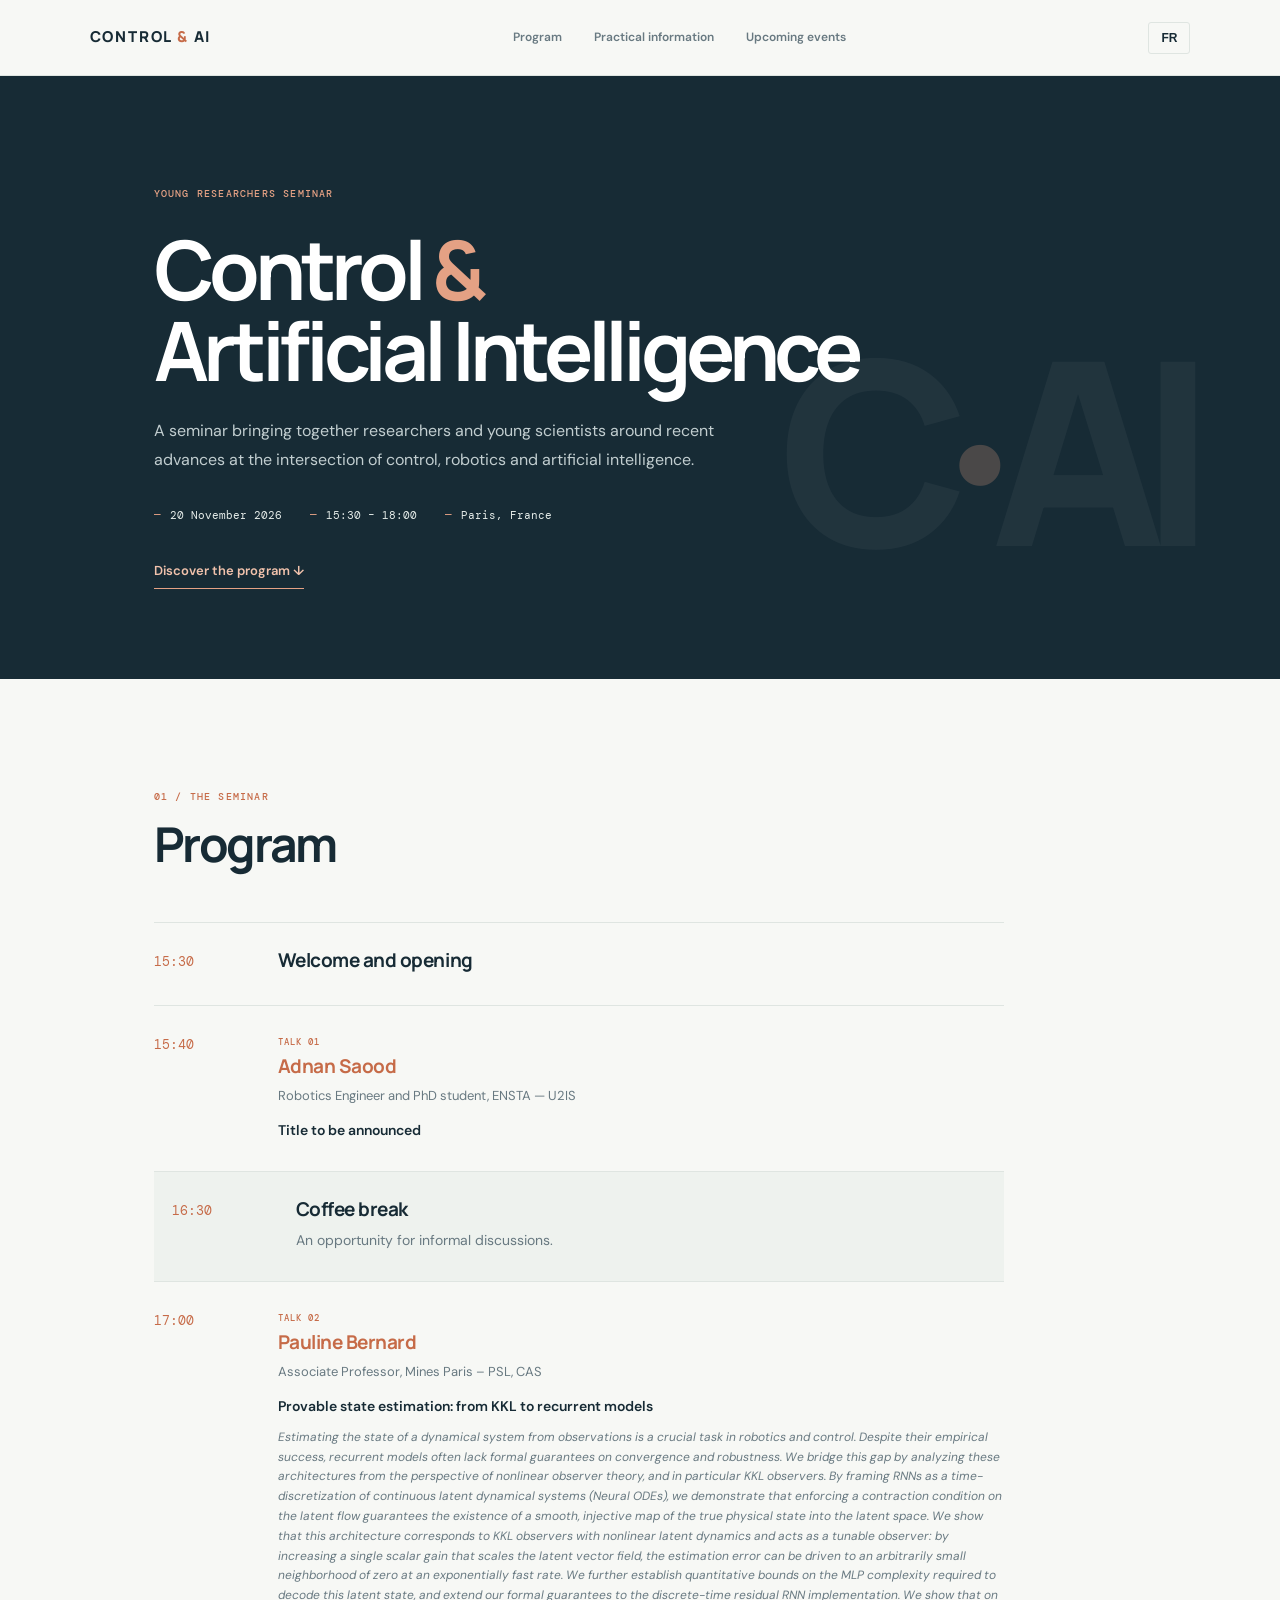
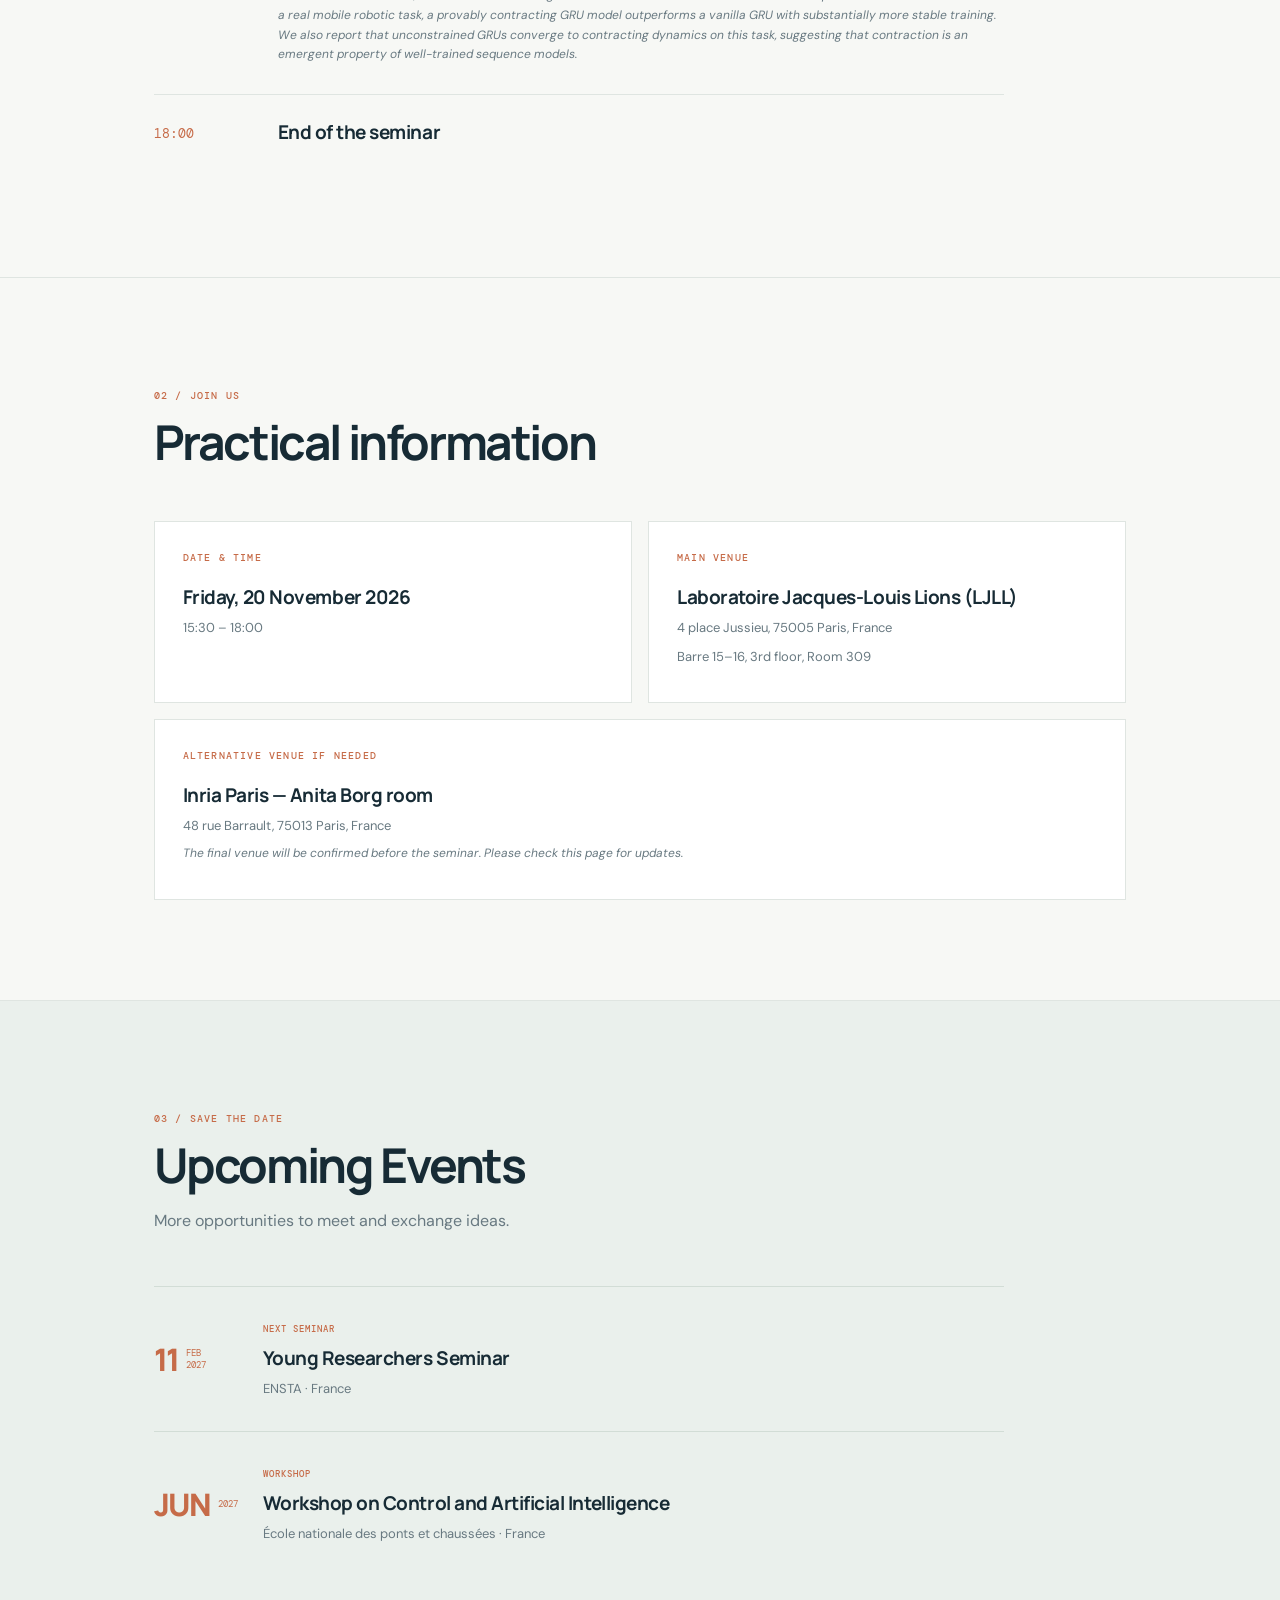
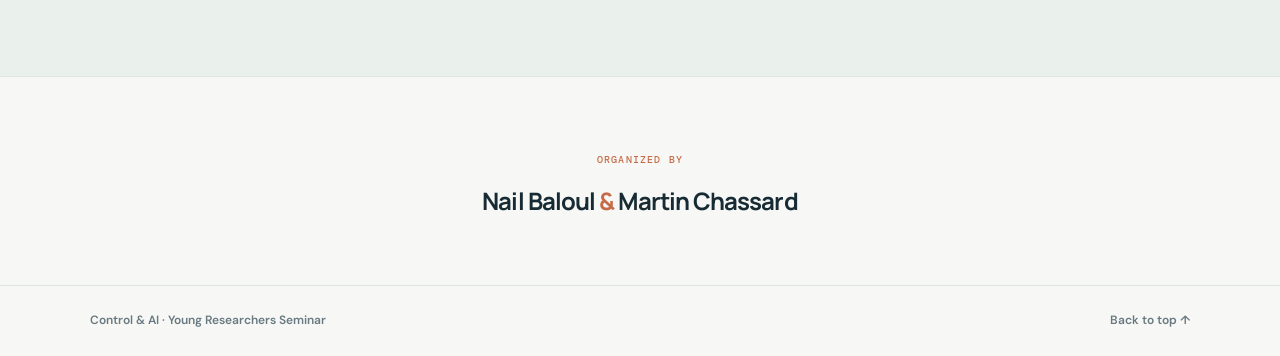
==== seminar-control-ai/index.html @ 774f2042 "Add Control and AI seminar page" ====
<!DOCTYPE html>
<html lang="en">
<head>
  <meta charset="UTF-8">
  <meta name="viewport" content="width=device-width, initial-scale=1.0">
  <meta name="description" content="Young Researchers Seminar on Control and Artificial Intelligence — Paris, November 20, 2026.">
  <title>Young Researchers Seminar | Control & AI</title>
  <link rel="stylesheet" href="style.css">
</head>
<body>
  <header class="topbar">
    <a class="brand" href="#home">CONTROL <span>&</span> AI</a>
    <nav>
      <a href="#program" data-en="Program" data-fr="Programme">Program</a>
      <a href="#practical" data-en="Practical information" data-fr="Informations pratiques">Practical information</a>
      <a href="#upcoming" data-en="Upcoming events" data-fr="À venir">Upcoming events</a>
    </nav>
    <button class="language" id="languageToggle" aria-label="Switch language">FR</button>
  </header>

  <main id="home">
    <section class="hero">
      <div class="hero-inner">
        <p class="eyebrow" data-en="Young Researchers Seminar" data-fr="Séminaire jeunes chercheurs">Young Researchers Seminar</p>
        <h1 data-en="Control <em>&</em><br>Artificial Intelligence" data-fr="Commande <em>&</em><br>Intelligence artificielle">Control <em>&</em><br>Artificial Intelligence</h1>
        <p class="hero-description"
           data-en="A seminar bringing together researchers and young scientists around recent advances at the intersection of control, robotics and artificial intelligence."
           data-fr="Un séminaire réunissant chercheurs et jeunes scientifiques autour des avancées récentes à l’interface de la commande, de la robotique et de l’intelligence artificielle.">
          A seminar bringing together researchers and young scientists around recent advances at the intersection of control, robotics and artificial intelligence.
        </p>
        <div class="hero-meta">
          <span>20 November 2026</span>
          <span>15:30 – 18:00</span>
          <span>Paris, France</span>
        </div>
        <a class="primary-link" href="#program" data-en="Discover the program ↓" data-fr="Découvrir le programme ↓">Discover the program ↓</a>
      </div>
      <div class="hero-mark" aria-hidden="true">C<span>·</span>AI</div>
    </section>

    <section class="section intro" id="program">
      <div class="section-heading">
        <p class="eyebrow" data-en="01 / The seminar" data-fr="01 / Le séminaire">01 / The seminar</p>
        <h2 data-en="Program" data-fr="Programme">Program</h2>
      </div>

      <div class="program-content">
        <div class="schedule">
          <div class="schedule-row">
            <time>15:30</time>
            <div>
              <h3 data-en="Welcome and opening" data-fr="Accueil et ouverture">Welcome and opening</h3>
            </div>
          </div>

          <div class="schedule-row talk">
            <time>15:40</time>
            <div>
              <p class="tag" data-en="Talk 01" data-fr="Exposé 01">Talk 01</p>

    <h3>
      <a class="speaker-link"
         href="https://saood.fr"
         target="_blank"
         rel="noopener noreferrer">
        Adnan Saood
      </a>
    </h3>
              <p class="speaker-role"
                 data-en="Robotics Engineer and PhD candidate, ENSTA — U2IS"
                 data-fr="Ingénieur robotique et doctorant, ENSTA — U2IS">
                Robotics Engineer and PhD student, ENSTA — U2IS
              </p>
              <p class="talk-title" data-en="Title to be announced" data-fr="Titre à confirmer">Title to be announced</p>
            </div>
          </div>

          <div class="schedule-row break">
            <time>16:30</time>
            <div>
              <h3 data-en="Coffee break" data-fr="Pause café">Coffee break</h3>
              <p data-en="An opportunity for informal discussions." data-fr="Un moment d’échange informel.">An opportunity for informal discussions.</p>
            </div>
          </div>

          <div class="schedule-row talk">
            <time>17:00</time>
            <div>
              <p class="tag" data-en="Talk 02" data-fr="Exposé 02">Talk 02</p>

    <h3>
      <a class="speaker-link"
         href="https://sites.google.com/site/sitepmbernard/"
         target="_blank"
         rel="noopener noreferrer">
        Pauline Bernard
      </a>
    </h3>
	      <p class="speaker-role"
                 data-en="Associate Professor, Mines Paris – PSL, CAS"
                 data-fr="Maîtresse de conférences, Mines Paris – PSL, CAS">
                Associate Professor, Mines Paris – PSL, CAS
              </p>
              <p class="talk-title">Provable state estimation: from KKL to recurrent models</p>
              <p class="abstract-note"
                 data-en="The talk abstract will be available here shortly."
                 data-fr="Le résumé détaillé de l’exposé sera bientôt disponible ici.">
                Estimating the state of a dynamical system from observations is a crucial task in robotics and control. Despite their empirical success, recurrent models often lack formal guarantees on convergence and robustness. We bridge this gap by analyzing these architectures from the perspective of nonlinear observer theory, and in particular KKL observers. By framing RNNs as a time-discretization of continuous latent dynamical systems (Neural ODEs), we demonstrate that enforcing a contraction condition on the latent flow guarantees the existence of a smooth, injective map of the true physical state into the latent space. We show that this architecture corresponds to KKL observers with nonlinear latent dynamics and acts as a tunable observer: by increasing a single scalar gain that scales the latent vector field, the estimation error can be driven to an arbitrarily small neighborhood of zero at an exponentially fast rate. We further establish quantitative bounds on the MLP complexity required to decode this latent state, and extend our formal guarantees to the discrete-time residual RNN implementation. We show that on a real mobile robotic task, a provably contracting GRU model outperforms a vanilla GRU with substantially more stable training. We also report that unconstrained GRUs converge to contracting dynamics on this task, suggesting that contraction is an emergent property of well-trained sequence models.
              </p>
            </div>
          </div>

          <div class="schedule-row">
            <time>18:00</time>
            <div>
              <h3 data-en="End of the seminar" data-fr="Fin du séminaire">End of the seminar</h3>
            </div>
          </div>
        </div>
      </div>
    </section>

    <section class="section practical" id="practical">
      <div class="section-heading">
        <p class="eyebrow" data-en="02 / Join us" data-fr="02 / Nous rejoindre">02 / Join us</p>
        <h2 data-en="Practical information" data-fr="Informations pratiques">Practical information</h2>
      </div>

      <div class="info-grid">
        <article class="info-card">
          <p class="card-label" data-en="Date & time" data-fr="Date et horaire">Date & time</p>
          <h3>Friday, 20 November 2026</h3>
          <p>15:30 – 18:00</p>
        </article>

        <article class="info-card">
          <p class="card-label" data-en="Main venue" data-fr="Lieu prévu">Main venue</p>
          <h3>Laboratoire Jacques-Louis Lions (LJLL)</h3>
          <p>4 place Jussieu, 75005 Paris, France</p>
          <p data-en="Barre 15–16, 3rd floor, Room 309"
             data-fr="Barre 15–16, 3e étage, salle 309">
            Barre 15–16, 3rd floor, Room 309
          </p>
        </article>

        <article class="info-card alternative">
          <p class="card-label" data-en="Alternative venue if needed" data-fr="Salle de repli éventuelle">Alternative venue if needed</p>
          <h3>Inria Paris — Anita Borg room</h3>
          <p>48 rue Barrault, 75013 Paris, France</p>
          <p class="small"
             data-en="The final venue will be confirmed before the seminar. Please check this page for updates."
             data-fr="Le lieu définitif sera confirmé avant le séminaire. Consultez cette page pour les mises à jour.">
            The final venue will be confirmed before the seminar. Please check this page for updates.
          </p>
        </article>
      </div>
    </section>

    <section class="section upcoming" id="upcoming">
      <div class="section-heading">
        <p class="eyebrow" data-en="03 / Save the date" data-fr="03 / À noter">03 / Save the date</p>
        <h2>Upcoming Events</h2>
        <p class="section-lead"
           data-en="More opportunities to meet and exchange ideas."
           data-fr="D’autres occasions de se rencontrer et d’échanger.">
          More opportunities to meet and exchange ideas.
        </p>
      </div>

      <div class="upcoming-list">
        <article class="upcoming-item">
          <div class="upcoming-date"><span>11</span><small>FEB<br>2027</small></div>
          <div>
            <p class="tag" data-en="Next seminar" data-fr="Prochain séminaire">Next seminar</p>
            <h3 data-en="Young Researchers Seminar" data-fr="Séminaire jeunes chercheurs">Young Researchers Seminar</h3>
            <p>ENSTA · France</p>
          </div>
        </article>

        <article class="upcoming-item">
          <div class="upcoming-date"><span>JUN</span><small>2027</small></div>
          <div>
            <p class="tag" data-en="Workshop" data-fr="Workshop">Workshop</p>
            <h3 data-en="Workshop on Control and Artificial Intelligence" data-fr="Workshop sur la commande et l’intelligence artificielle">Workshop on Control and Artificial Intelligence</h3>
            <p>École nationale des ponts et chaussées · France</p>
          </div>
        </article>
      </div>
    </section>

    <section class="organizers">
      <p class="eyebrow" data-en="Organized by" data-fr="Organisation">Organized by</p>
      <p class="organizer-names">Nail Baloul <span>&</span> Martin Chassard</p>
    </section>
  </main>

  <footer>
    <span>Control & AI · Young Researchers Seminar</span>
    <a href="#home" data-en="Back to top ↑" data-fr="Retour en haut ↑">Back to top ↑</a>
  </footer>

  <script>
    const toggle = document.getElementById('languageToggle');
    let currentLanguage = 'en';

    function setLanguage(language) {
      currentLanguage = language;
      document.documentElement.lang = language;
      document.querySelectorAll('[data-en][data-fr]').forEach(element => {
        element.innerHTML = element.dataset[language];
      });
      toggle.textContent = language === 'en' ? 'FR' : 'EN';
    }

    toggle.addEventListener('click', () => {
      setLanguage(currentLanguage === 'en' ? 'fr' : 'en');
    });
  </script>
</body>
</html>
---- seminar-control-ai/style.css ----
@import url('https://fonts.googleapis.com/css2?family=DM+Mono:wght@400;500&family=DM+Sans:wght@400;500;600;700&family=Manrope:wght@400;500;600;700;800&display=swap');

:root {
  --ink: #172b35;
  --muted: #687981;
  --paper: #f7f8f5;
  --white: #ffffff;
  --accent: #c66b48;
  --line: #dfe5e1;
  --pale: #eaf0ec;
}

* { box-sizing: border-box; }

html { scroll-behavior: smooth; }

body {
  margin: 0;
  background: var(--paper);
  color: var(--ink);
  font-family: 'DM Sans', sans-serif;
  line-height: 1.65;
}

a { color: inherit; text-decoration: none; }

.topbar {
  height: 76px;
  padding: 0 7vw;
  display: flex;
  align-items: center;
  justify-content: space-between;
  background: var(--paper);
  border-bottom: 1px solid var(--line);
}

.brand {
  font-family: 'Manrope', sans-serif;
  font-size: 15px;
  font-weight: 800;
  letter-spacing: .12em;
}

.brand span, .organizer-names span { color: var(--accent); }

nav { display: flex; gap: 32px; }

nav a, footer, .language {
  font-size: 12px;
  font-weight: 600;
}

nav a { color: var(--muted); }
nav a:hover, footer a:hover { color: var(--accent); }

.language {
  border: 1px solid var(--line);
  border-radius: 3px;
  background: transparent;
  padding: 8px 12px;
  color: var(--ink);
  cursor: pointer;
}

.hero {
  min-height: 590px;
  padding: 100px 12vw 90px;
  background: var(--ink);
  color: white;
  position: relative;
  overflow: hidden;
  display: flex;
  align-items: center;
}

.hero-inner { max-width: 760px; position: relative; z-index: 1; }

.eyebrow, .tag, .card-label {
  font-family: 'DM Mono', monospace;
  text-transform: uppercase;
  letter-spacing: .12em;
  font-size: 10px;
  font-weight: 500;
}

.hero .eyebrow { color: #e4a184; }

.hero h1 {
  font-family: 'Manrope', sans-serif;
  font-size: clamp(48px, 7vw, 82px);
  letter-spacing: -.065em;
  line-height: .99;
  margin: 26px 0;
  font-weight: 700;
}

.hero h1 em { color: #e4a184; font-style: normal; }

.hero-description {
  max-width: 580px;
  color: #c2ced0;
  font-size: 16px;
  line-height: 1.8;
}

.hero-meta {
  display: flex;
  flex-wrap: wrap;
  gap: 12px 28px;
  margin: 32px 0;
  color: #e5ece9;
  font-family: 'DM Mono', monospace;
  font-size: 11px;
}

.hero-meta span::before {
  content: "—";
  color: #e4a184;
  margin-right: 9px;
}

.primary-link {
  display: inline-block;
  border-bottom: 1px solid #e4a184;
  padding-bottom: 7px;
  color: #f1c2ac;
  font-size: 13px;
  font-weight: 600;
}

.hero-mark {
  position: absolute;
  right: 7vw;
  bottom: 20px;
  font-family: 'Manrope', sans-serif;
  font-weight: 800;
  font-size: clamp(100px, 20vw, 260px);
  letter-spacing: -.1em;
  color: rgba(255,255,255,.045);
  user-select: none;
}

.hero-mark span { color: rgba(228,161,132,.25); }

.section {
  padding: 100px 12vw;
  border-bottom: 1px solid var(--line);
}

.section-heading { margin-bottom: 52px; }

.section-heading .eyebrow, .organizers .eyebrow {
  color: var(--accent);
}

.section h2 {
  font-family: 'Manrope', sans-serif;
  font-size: clamp(34px, 4vw, 48px);
  letter-spacing: -.05em;
  line-height: 1.1;
  margin: 12px 0;
}

.program-content { max-width: 850px; }

.schedule-row {
  display: grid;
  grid-template-columns: 100px 1fr;
  gap: 24px;
  padding: 25px 0;
  border-top: 1px solid var(--line);
}

.schedule-row time {
  font-family: 'DM Mono', monospace;
  font-size: 13px;
  color: var(--accent);
  padding-top: 3px;
}

.schedule-row h3, .info-card h3, .upcoming-item h3 {
  font-family: 'Manrope', sans-serif;
  font-size: 19px;
  line-height: 1.35;
  margin: 0 0 6px;
  letter-spacing: -.025em;
}

.schedule-row p { margin: 4px 0; color: var(--muted); font-size: 14px; }
.schedule-row .tag, .upcoming-item .tag { color: var(--accent); font-size: 9px; }
.schedule-row .speaker-role { font-size: 13px; }
.schedule-row .talk-title { color: var(--ink); font-weight: 600; margin-top: 12px; }
.schedule-row .abstract-note { font-size: 12px; font-style: italic; margin-top: 10px; }
.break { background: rgba(234,240,236,.65); padding-left: 18px; padding-right: 18px; }

.section-lead { color: var(--muted); }

.info-grid {
  display: grid;
  grid-template-columns: repeat(2, 1fr);
  gap: 16px;
}

.info-card {
  background: var(--white);
  border: 1px solid var(--line);
  padding: 28px;
  min-height: 170px;
}

.info-card.alternative { grid-column: 1 / -1; min-height: auto; }
.card-label { color: var(--accent); margin: 0 0 18px; }
.info-card h3 { max-width: 440px; }
.info-card p:not(.card-label) { color: var(--muted); font-size: 13px; margin: 7px 0; }
.info-card .small { font-size: 12px !important; font-style: italic; }

.upcoming { background: var(--pale); }

.upcoming-list { max-width: 850px; }

.upcoming-item {
  display: grid;
  grid-template-columns: 85px 1fr;
  gap: 24px;
  padding: 26px 0;
  border-top: 1px solid #d2ddd6;
}

.upcoming-date {
  display: flex;
  align-items: center;
  gap: 8px;
  color: var(--accent);
  font-family: 'Manrope', sans-serif;
}

.upcoming-date span { font-size: 31px; font-weight: 800; letter-spacing: -.06em; }
.upcoming-date small { font-family: 'DM Mono', monospace; font-size: 9px; line-height: 1.4; }
.upcoming-item p:not(.tag) { color: var(--muted); font-size: 13px; margin: 6px 0; }

.organizers {
  padding: 65px 12vw;
  text-align: center;
}

.organizer-names {
  font-family: 'Manrope', sans-serif;
  font-size: 24px;
  font-weight: 700;
  letter-spacing: -.04em;
  margin: 12px 0 0;
}

footer {
  display: flex;
  justify-content: space-between;
  gap: 20px;
  padding: 25px 7vw;
  border-top: 1px solid var(--line);
  color: var(--muted);
}

@media (max-width: 700px) {
  .topbar { height: auto; min-height: 70px; padding: 16px 6vw; flex-wrap: wrap; gap: 14px; }
  nav { order: 3; width: 100%; gap: 18px; flex-wrap: wrap; }
  nav a { font-size: 11px; }
  .hero { min-height: 560px; padding: 80px 7vw; }
  .hero-description { font-size: 14px; }
  .section { padding: 70px 7vw; }
  .schedule-row { grid-template-columns: 65px 1fr; gap: 12px; }
  .info-grid { grid-template-columns: 1fr; }
  .info-card.alternative { grid-column: auto; }
  .upcoming-item { grid-template-columns: 65px 1fr; gap: 15px; }
  .organizers { padding: 55px 7vw; }
  footer { padding: 22px 7vw; flex-direction: column; }
}

.speaker-link {
  color: var(--accent);
  text-decoration: none;
  transition: color 0.2s ease;
}

.speaker-link:hover {
  color: var(--ink);
  text-decoration: underline;
  text-underline-offset: 5px;
}
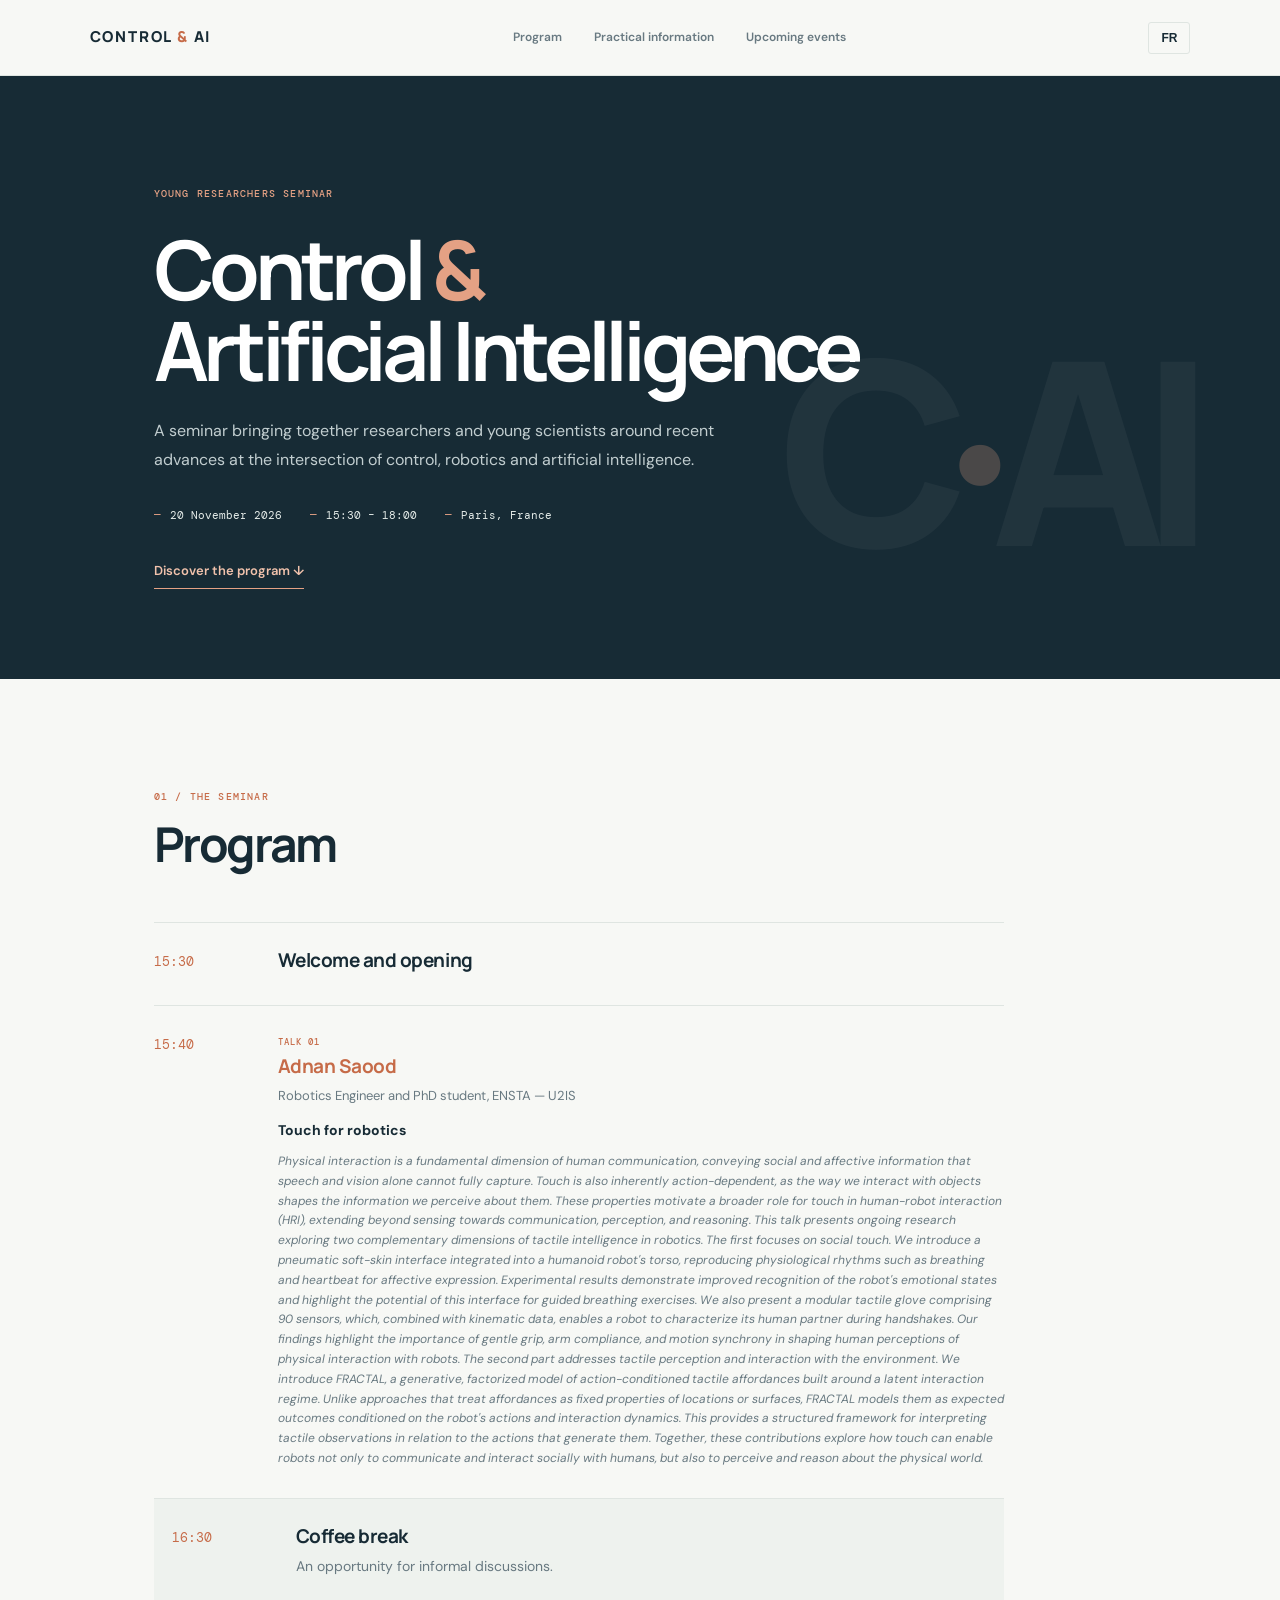
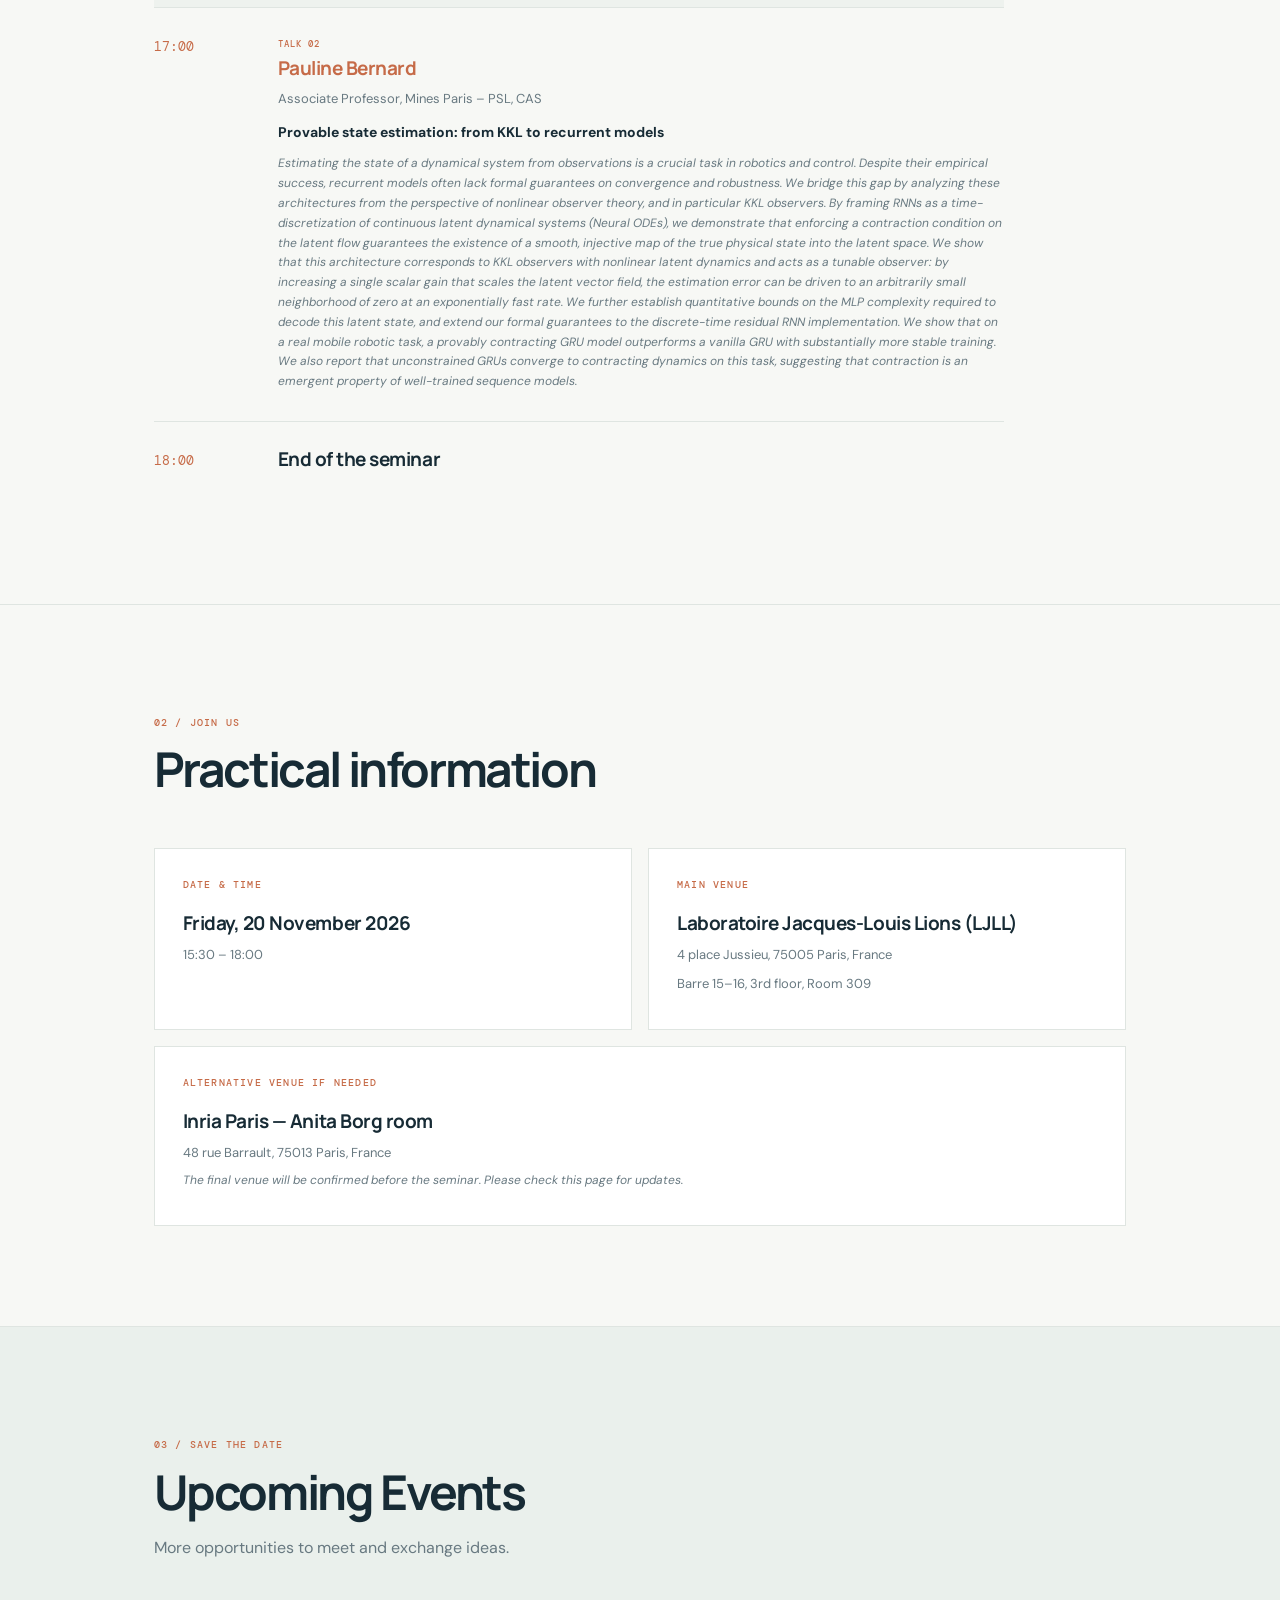
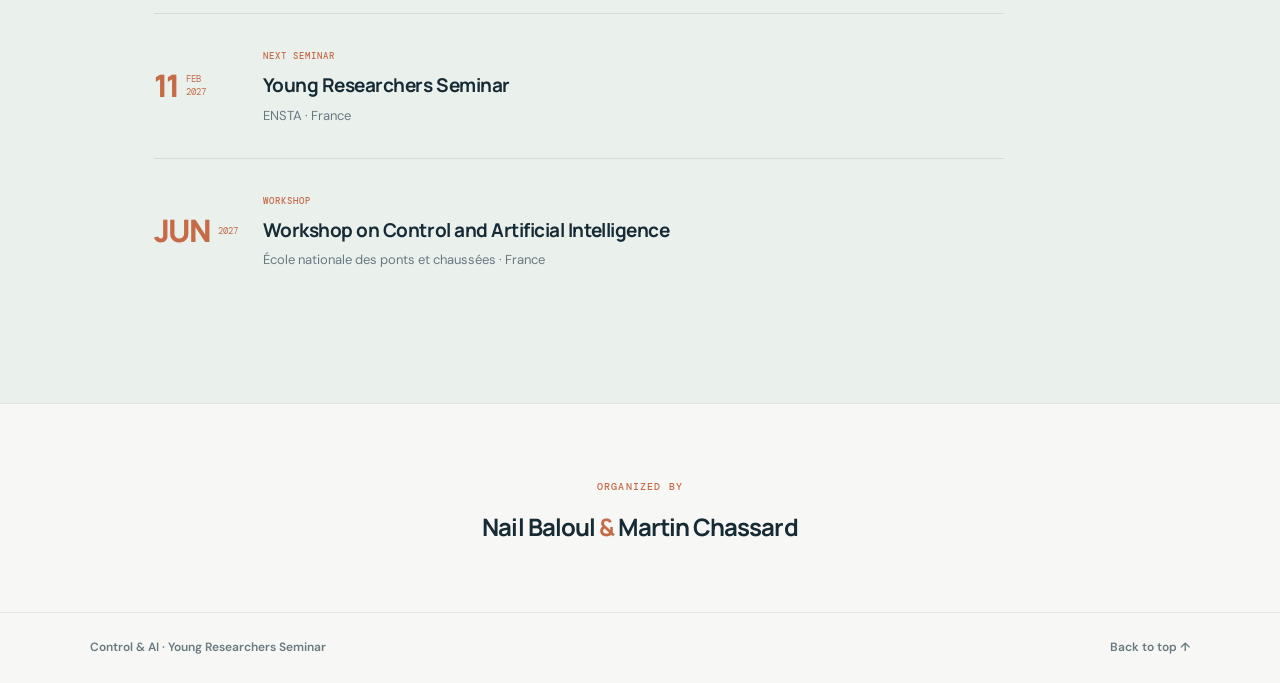
==== commit 03035c03: "Update Control and AI seminar page" ====
--- a/seminar-control-ai/index.html
+++ b/seminar-control-ai/index.html
@@ -71,7 +71,23 @@
                  data-fr="Ingénieur robotique et doctorant, ENSTA — U2IS">
                 Robotics Engineer and PhD student, ENSTA — U2IS
               </p>
-              <p class="talk-title" data-en="Title to be announced" data-fr="Titre à confirmer">Title to be announced</p>
+              <p class="talk-title"
+		data-en="Touch for robotics"
+                data-fr="Le sens du toucher en robotique"
+		style="font-weight: bold;">
+                Touch for robotics
+                </p>
+              <p class="abstract-note"
+                 data-en="Physical interaction is a fundamental dimension of human communication, conveying social and affective information that speech and vision alone cannot fully capture. Touch is also inherently action-dependent, as the way we interact with objects shapes the information we perceive about them. These properties motivate a broader role for touch in human-robot interaction (HRI), extending beyond sensing towards communication, perception, and reasoning.
+This talk presents ongoing research exploring two complementary dimensions of tactile intelligence in robotics. The first focuses on social touch. We introduce a pneumatic soft-skin interface integrated into a humanoid robot's torso, reproducing physiological rhythms such as breathing and heartbeat for affective expression. Experimental results demonstrate improved recognition of the robot's emotional states and highlight the potential of this interface for guided breathing exercises. We also present a modular tactile glove comprising 90 sensors, which, combined with kinematic data, enables a robot to characterize its human partner during handshakes. Our findings highlight the importance of gentle grip, arm compliance, and motion synchrony in shaping human perceptions of physical interaction with robots.
+The second part addresses tactile perception and interaction with the environment. We introduce FRACTAL, a generative, factorized model of action-conditioned tactile affordances built around a latent interaction regime. Unlike approaches that treat affordances as fixed properties of locations or surfaces, FRACTAL models them as expected outcomes conditioned on the robot's actions and interaction dynamics. This provides a structured framework for interpreting tactile observations in relation to the actions that generate them. Together, these contributions explore how touch can enable robots not only to communicate and interact socially with humans, but also to perceive and reason about the physical world."
+                 data-fr="L’interaction physique constitue une dimension fondamentale de la communication humaine, transmettant des informations sociales et affectives que la parole et la vision seules ne permettent pas de saisir pleinement. Le toucher dépend également de l’action entreprise : la manière dont nous interagissons avec les objets détermine en partie les informations que nous en percevons. Ces propriétés ouvrent la voie à un rôle plus large du toucher dans l’interaction humain-robot (IHR), au-delà de la simple détection, en tant que moyen de communication, de perception et de raisonnement.
+Cette présentation aborde deux dimensions complémentaires de l’intelligence tactile en robotique. La première porte sur le toucher social. Nous présentons une interface souple pneumatique intégrée au torse d’un robot humanoïde, capable de reproduire des rythmes physiologiques tels que la respiration et les battements du cœur à des fins d’expression affective. Les résultats expérimentaux montrent que ces signaux améliorent la reconnaissance des états émotionnels du robot et mettent en évidence le potentiel de cette interface pour accompagner des exercices de respiration guidée. Nous présentons également un gant tactile modulaire composé de 90 capteurs qui, associé aux données cinématiques, permet au robot de caractériser son partenaire humain lors d'une poignée de main. Nos résultats soulignent l’importance de la douceur de la prise, de la compliance du bras et de la synchronisation des mouvements dans la perception de l’interaction physique avec un robot.
+La seconde partie s’intéresse à la perception tactile et à l’interaction avec l’environnement. Nous introduisons FRACTAL, un modèle génératif et factorisé des affordances tactiles conditionnées par l’action, reposant sur un régime d’interaction latent. Contrairement aux approches qui considèrent les affordances comme des propriétés fixes des lieux ou des surfaces, FRACTAL les modélise comme des résultats attendus, dépendant des actions du robot et de la dynamique de l’interaction. Cette approche propose ainsi un cadre structuré pour interpréter les observations tactiles en fonction des actions qui les génèrent. Dans leur ensemble, ces travaux explorent comment le toucher peut permettre aux robots non seulement de communiquer et d’interagir socialement avec les humains, mais aussi de percevoir et de raisonner sur le monde physique.">
+                Physical interaction is a fundamental dimension of human communication, conveying social and affective information that speech and vision alone cannot fully capture. Touch is also inherently action-dependent, as the way we interact with objects shapes the information we perceive about them. These properties motivate a broader role for touch in human-robot interaction (HRI), extending beyond sensing towards communication, perception, and reasoning.
+This talk presents ongoing research exploring two complementary dimensions of tactile intelligence in robotics. The first focuses on social touch. We introduce a pneumatic soft-skin interface integrated into a humanoid robot's torso, reproducing physiological rhythms such as breathing and heartbeat for affective expression. Experimental results demonstrate improved recognition of the robot's emotional states and highlight the potential of this interface for guided breathing exercises. We also present a modular tactile glove comprising 90 sensors, which, combined with kinematic data, enables a robot to characterize its human partner during handshakes. Our findings highlight the importance of gentle grip, arm compliance, and motion synchrony in shaping human perceptions of physical interaction with robots.
+The second part addresses tactile perception and interaction with the environment. We introduce FRACTAL, a generative, factorized model of action-conditioned tactile affordances built around a latent interaction regime. Unlike approaches that treat affordances as fixed properties of locations or surfaces, FRACTAL models them as expected outcomes conditioned on the robot's actions and interaction dynamics. This provides a structured framework for interpreting tactile observations in relation to the actions that generate them. Together, these contributions explore how touch can enable robots not only to communicate and interact socially with humans, but also to perceive and reason about the physical world.
+
             </div>
           </div>
 
@@ -101,10 +117,16 @@
                  data-fr="Maîtresse de conférences, Mines Paris – PSL, CAS">
                 Associate Professor, Mines Paris – PSL, CAS
               </p>
-              <p class="talk-title">Provable state estimation: from KKL to recurrent models</p>
+              <p class="talk-title"
+   		data-en="Provable state estimation: from KKL to recurrent models"
+   		data-fr="Estimation d’état avec garanties : de KKL aux modèles récurrents"
+		style="font-weight: bold;">
+  		Provable state estimation: from KKL to recurrent models
+		</p>
               <p class="abstract-note"
-                 data-en="The talk abstract will be available here shortly."
-                 data-fr="Le résumé détaillé de l’exposé sera bientôt disponible ici.">
+                 data-en="Estimating the state of a dynamical system from observations is a crucial task in robotics and control. Despite their empirical success, recurrent models often lack formal guarantees on convergence and robustness. We bridge this gap by analyzing these architectures from the perspective of nonlinear observer theory, and in particular KKL observers. By framing RNNs as a time-discretization of continuous latent dynamical systems (Neural ODEs), we demonstrate that enforcing a contraction condition on the latent flow guarantees the existence of a smooth, injective map of the true physical state into the latent space. We show that this architecture corresponds to KKL observers with nonlinear latent dynamics and acts as a tunable observer: by increasing a single scalar gain that scales the latent vector field, the estimation error can be driven to an arbitrarily small neighborhood of zero at an exponentially fast rate. We further establish quantitative bounds on the MLP complexity required to decode this latent state, and extend our formal guarantees to the discrete-time residual RNN implementation. We show that on a real mobile robotic task, a provably contracting GRU model outperforms a vanilla GRU with substantially more stable training. We also report on this that unconstrained GRUs converge to contracting dynamics task, suggesting that contraction is an emergent property of well-trained sequence models."
+                 data-fr="L’estimation de l’état d’un système dynamique à partir d’observations est une tâche essentielle en robotique et en commande. Malgré leur succès empirique, les modèles récurrents manquent souvent de garanties formelles de convergence et de robustesse. Nous comblons cette lacune en analysant ces architectures sous l’angle de la théorie des observateurs non linéaires, en particulier des observateurs KKL. En considérant les RNN comme une discrétisation temporelle de systèmes dynamiques latents continus (Neural ODEs), nous montrons que l’imposition d’une condition de contraction sur le flot latent garantit l’existence d’une application lisse et injective de l’état physique réel vers l’espace latent. Nous établissons que cette architecture correspond à des observateurs KKL à dynamique latente non linéaire et se comporte comme un observateur ajustable : en augmentant un unique gain scalaire qui met à l’échelle le champ vectoriel latent, l’erreur d’estimation peut être ramenée dans un voisinage arbitrairement petit de zéro à une vitesse exponentielle. Nous établissons également des bornes quantitatives sur la complexité du MLP nécessaire pour décoder cet état latent, et étendons nos garanties formelles à l’implémentation discrète des RNN résiduels. Sur une tâche robotique mobile réelle, un modèle GRU contractant prouvé surpasse un GRU standard tout en présentant un entraînement nettement plus stable. Nous observons aussi que des GRU non contraints convergent vers des dynamiques contractantes sur cette tâche, ce qui suggère que la contraction est une propriété émergente des modèles de séquence bien entraînés.
+</p>">
                 Estimating the state of a dynamical system from observations is a crucial task in robotics and control. Despite their empirical success, recurrent models often lack formal guarantees on convergence and robustness. We bridge this gap by analyzing these architectures from the perspective of nonlinear observer theory, and in particular KKL observers. By framing RNNs as a time-discretization of continuous latent dynamical systems (Neural ODEs), we demonstrate that enforcing a contraction condition on the latent flow guarantees the existence of a smooth, injective map of the true physical state into the latent space. We show that this architecture corresponds to KKL observers with nonlinear latent dynamics and acts as a tunable observer: by increasing a single scalar gain that scales the latent vector field, the estimation error can be driven to an arbitrarily small neighborhood of zero at an exponentially fast rate. We further establish quantitative bounds on the MLP complexity required to decode this latent state, and extend our formal guarantees to the discrete-time residual RNN implementation. We show that on a real mobile robotic task, a provably contracting GRU model outperforms a vanilla GRU with substantially more stable training. We also report that unconstrained GRUs converge to contracting dynamics on this task, suggesting that contraction is an emergent property of well-trained sequence models.
               </p>
             </div>
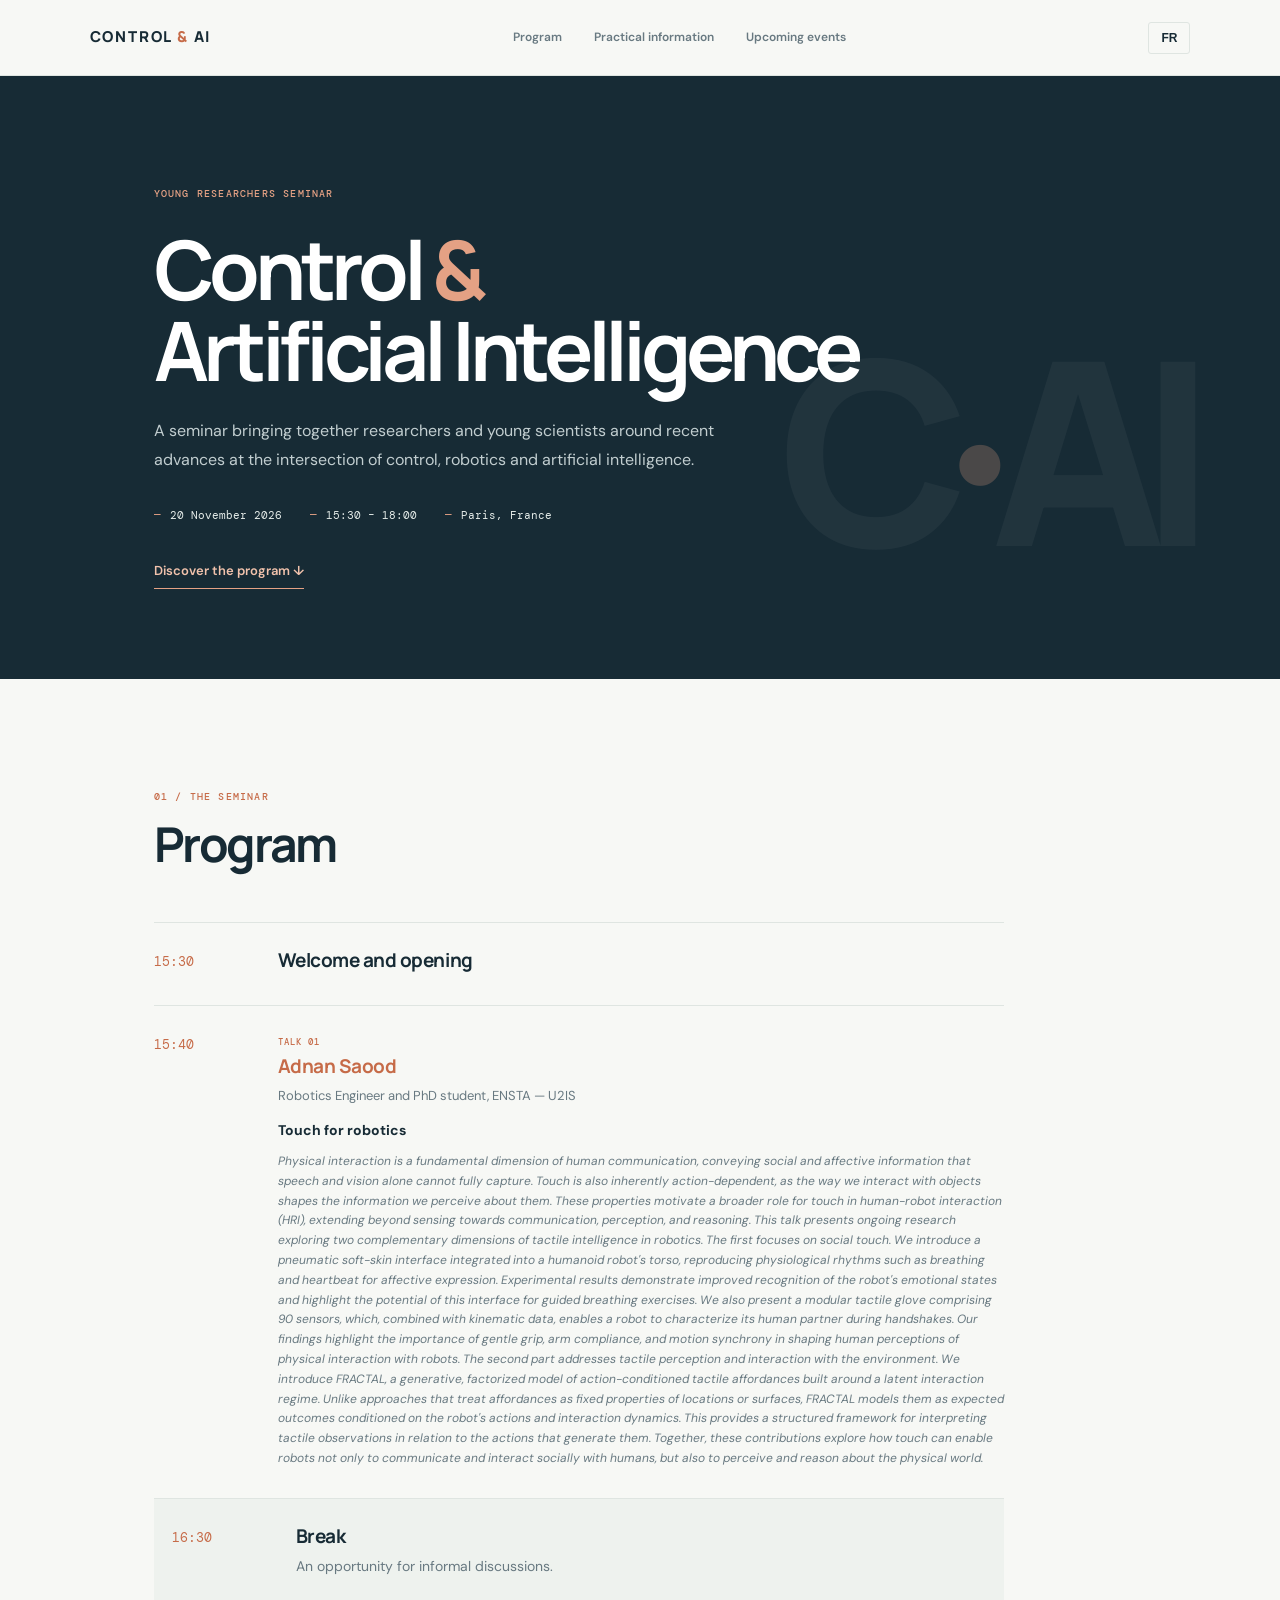
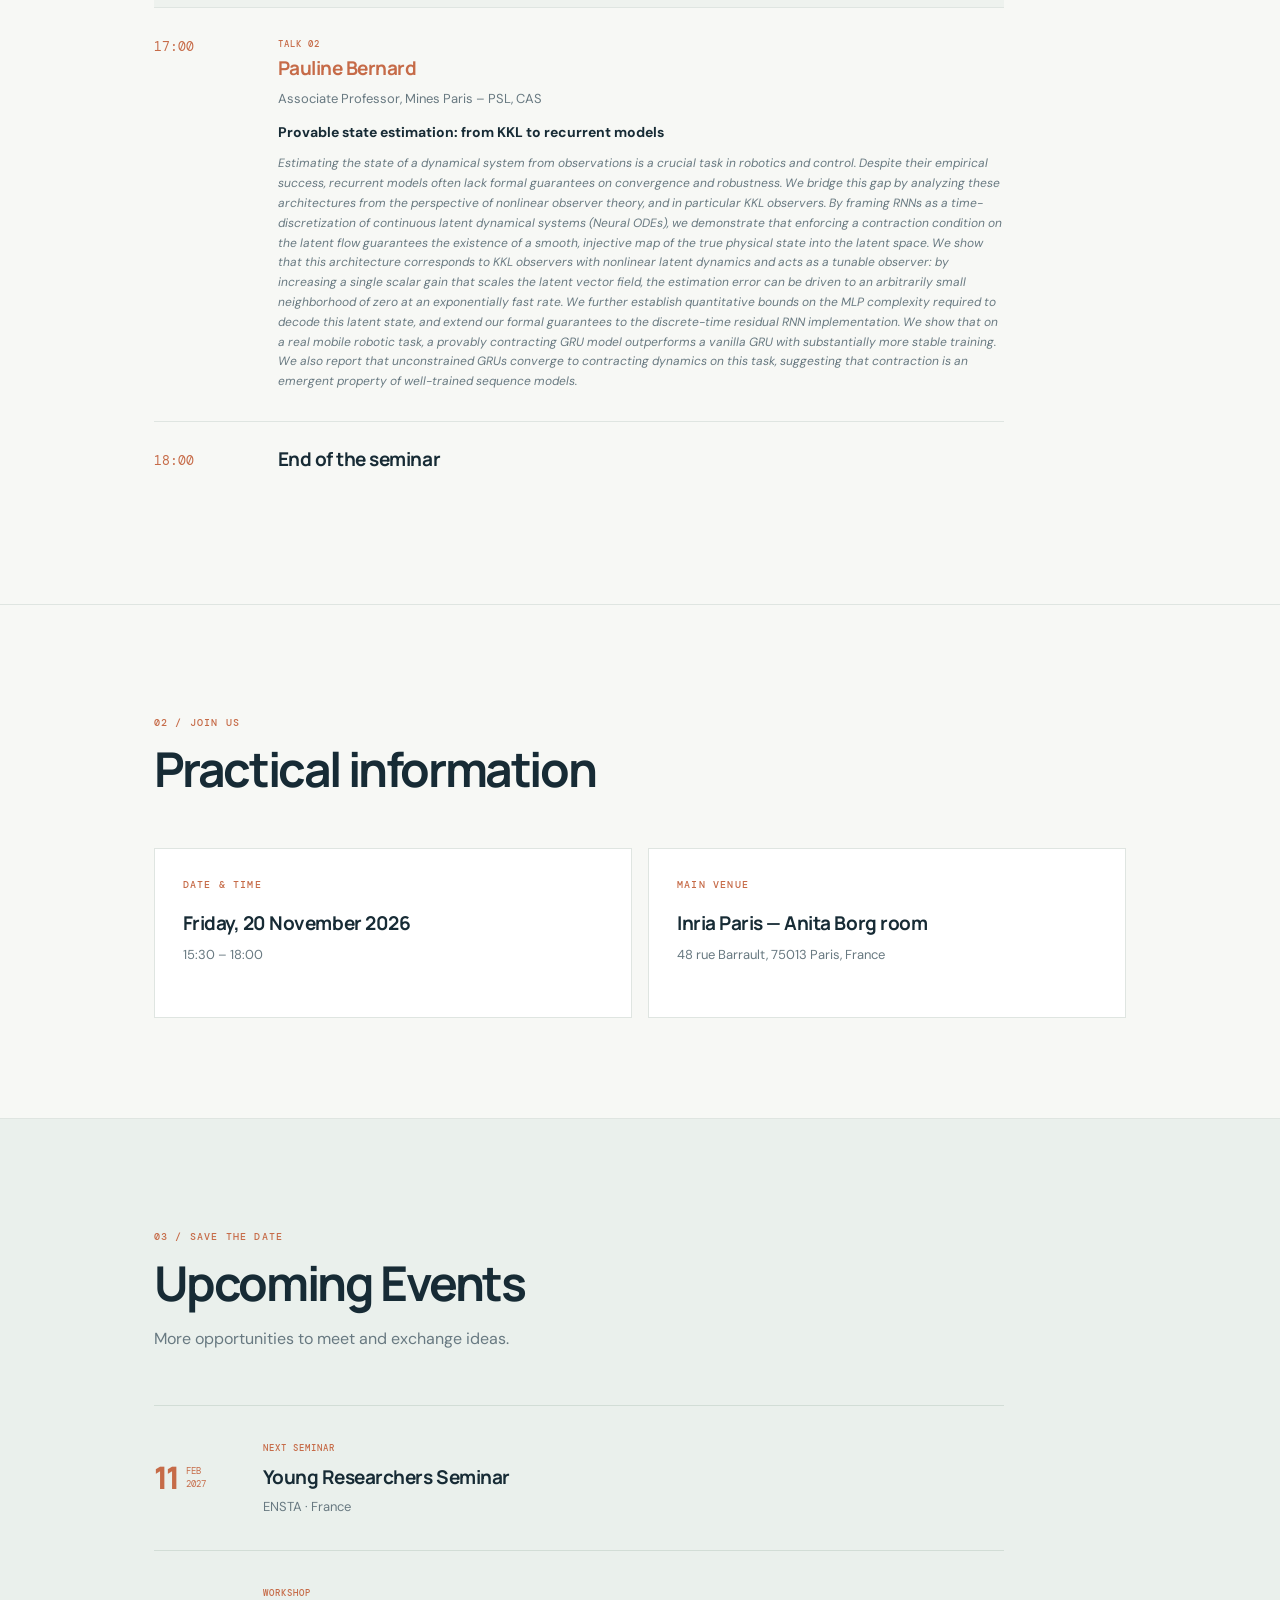
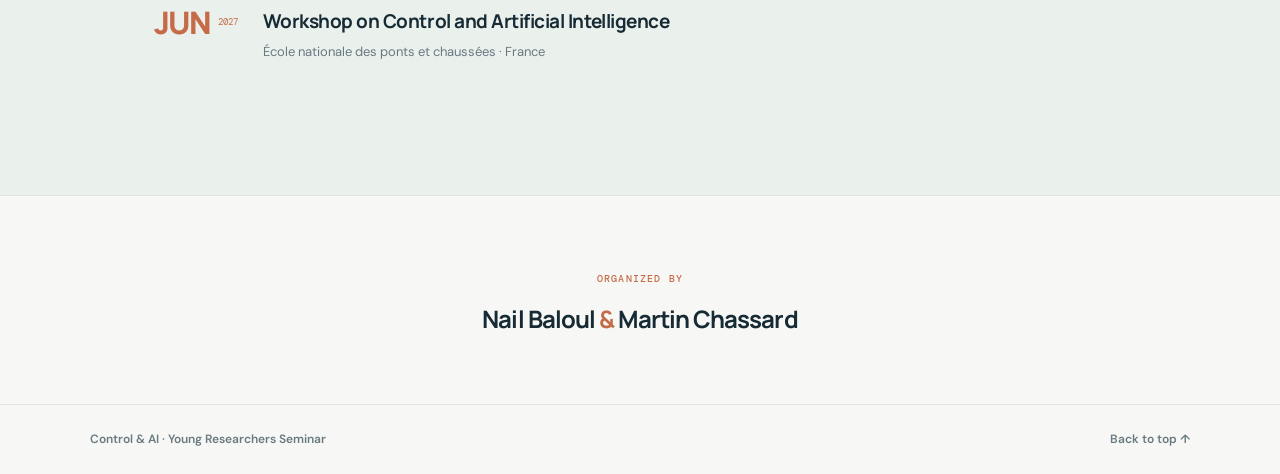
==== commit 68622cf6: "Update seminar information" ====
--- a/seminar-control-ai/index.html
+++ b/seminar-control-ai/index.html
@@ -94,7 +94,7 @@
           <div class="schedule-row break">
             <time>16:30</time>
             <div>
-              <h3 data-en="Coffee break" data-fr="Pause café">Coffee break</h3>
+              <h3 data-en="Break" data-fr="Pause">Break</h3>
               <p data-en="An opportunity for informal discussions." data-fr="Un moment d’échange informel.">An opportunity for informal discussions.</p>
             </div>
           </div>
@@ -155,7 +155,7 @@
           <p>15:30 – 18:00</p>
         </article>
 
-        <article class="info-card">
+       <!--  <article class="info-card">
           <p class="card-label" data-en="Main venue" data-fr="Lieu prévu">Main venue</p>
           <h3>Laboratoire Jacques-Louis Lions (LJLL)</h3>
           <p>4 place Jussieu, 75005 Paris, France</p>
@@ -167,13 +167,20 @@
 
         <article class="info-card alternative">
           <p class="card-label" data-en="Alternative venue if needed" data-fr="Salle de repli éventuelle">Alternative venue if needed</p>
-          <h3>Inria Paris — Anita Borg room</h3>
+        -->
+
+	<article class="info-card">
+	  <p class="card-label" data-en="Main venue (confirmed)" data-fr="Lieu prévu (confirmé)">Main venue</p>
+	  <h3>Inria Paris — Anita Borg room</h3>
           <p>48 rue Barrault, 75013 Paris, France</p>
-          <p class="small"
+      
+	 <!-- 
+	   <p class="small"
              data-en="The final venue will be confirmed before the seminar. Please check this page for updates."
              data-fr="Le lieu définitif sera confirmé avant le séminaire. Consultez cette page pour les mises à jour.">
             The final venue will be confirmed before the seminar. Please check this page for updates.
           </p>
+	-->
         </article>
       </div>
     </section>
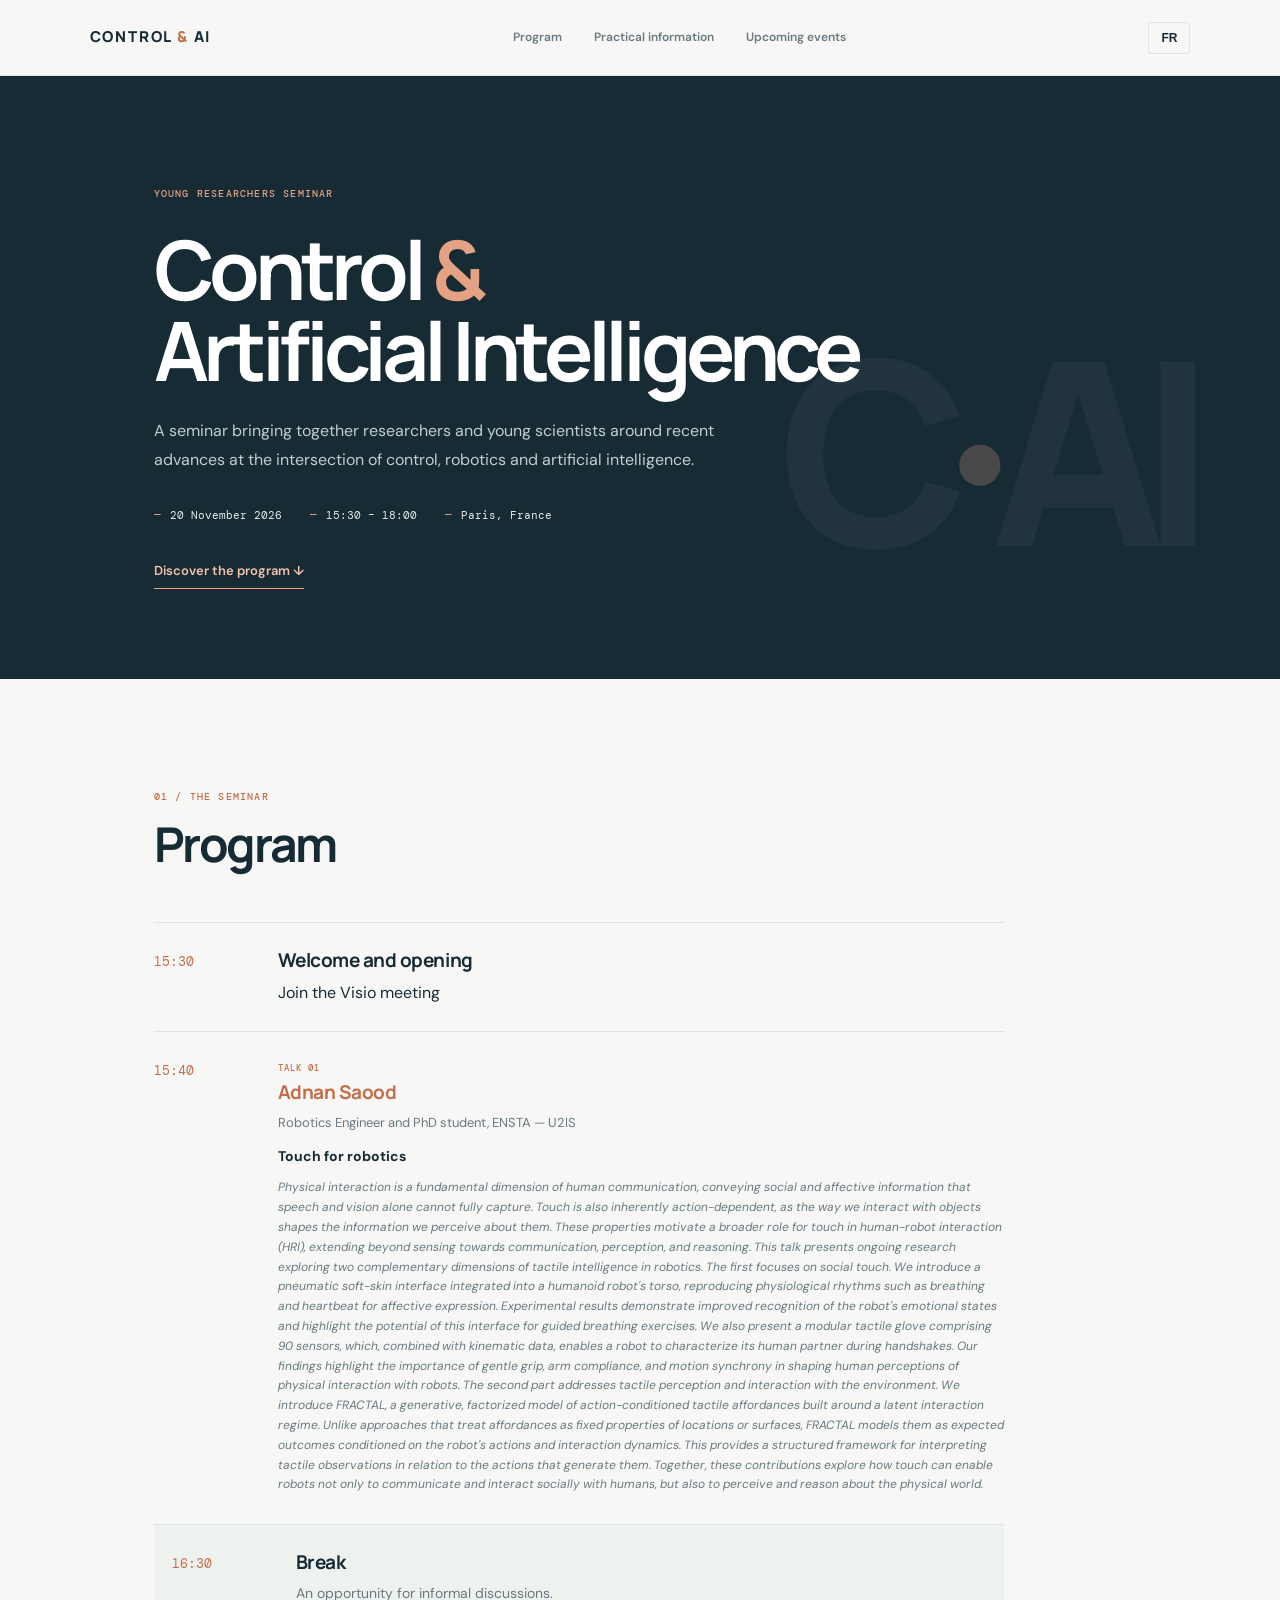
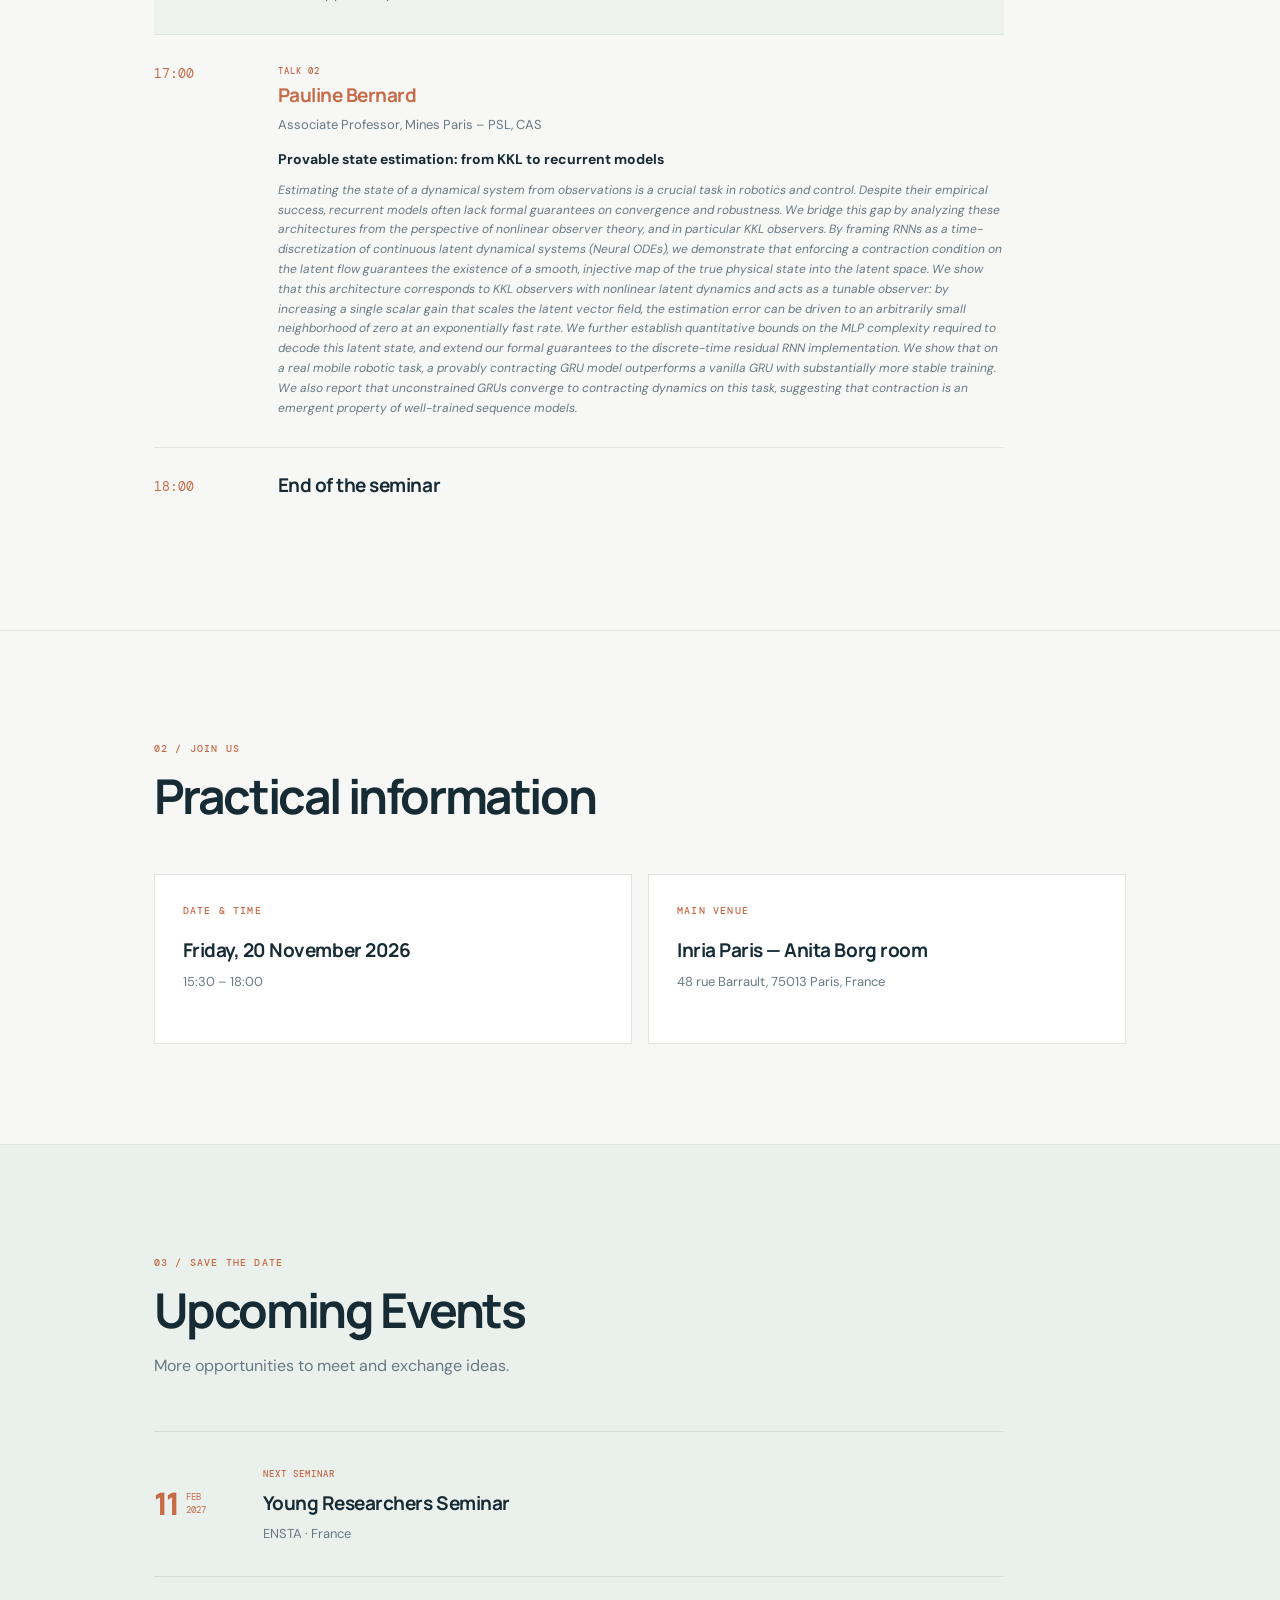
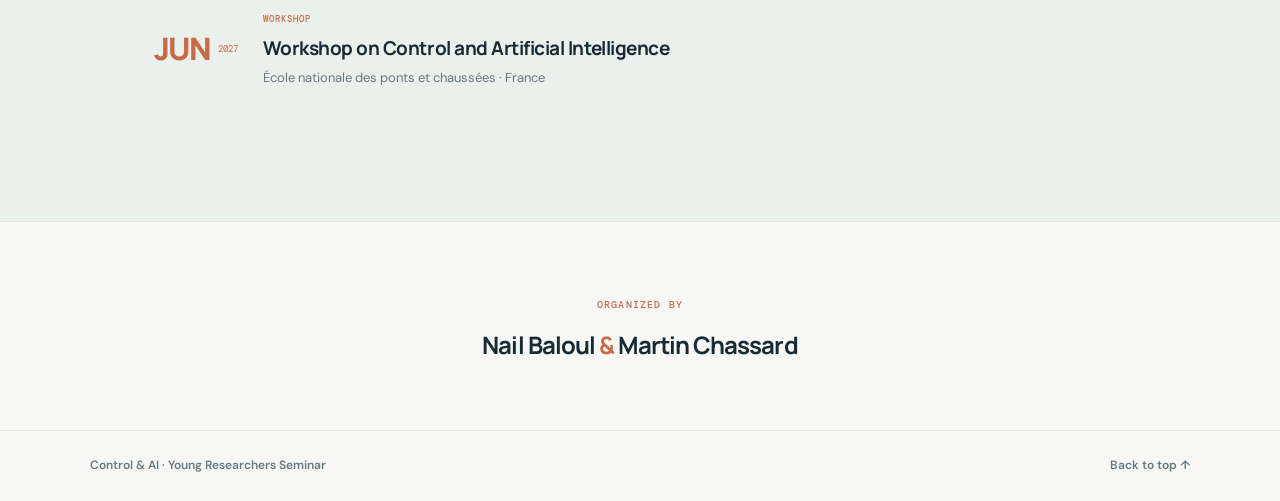
==== commit abef8c04: "Update page information with teams link" ====
--- a/seminar-control-ai/index.html
+++ b/seminar-control-ai/index.html
@@ -50,7 +50,17 @@
             <time>15:30</time>
             <div>
               <h3 data-en="Welcome and opening" data-fr="Accueil et ouverture">Welcome and opening</h3>
-            </div>
+            <a
+      class="visio-link"
+      href="https://teams.microsoft.com/meet/3756251078227919?p=q1P6CKSmSrL3R6CukC"
+      target="_blank"
+      rel="noopener noreferrer"
+      data-en="Join the Visio meeting"
+      data-fr="Rejoindre la réunion Visio"
+    >
+      Join the Visio meeting
+    </a>
+	    </div>
           </div>
 
           <div class="schedule-row talk">
